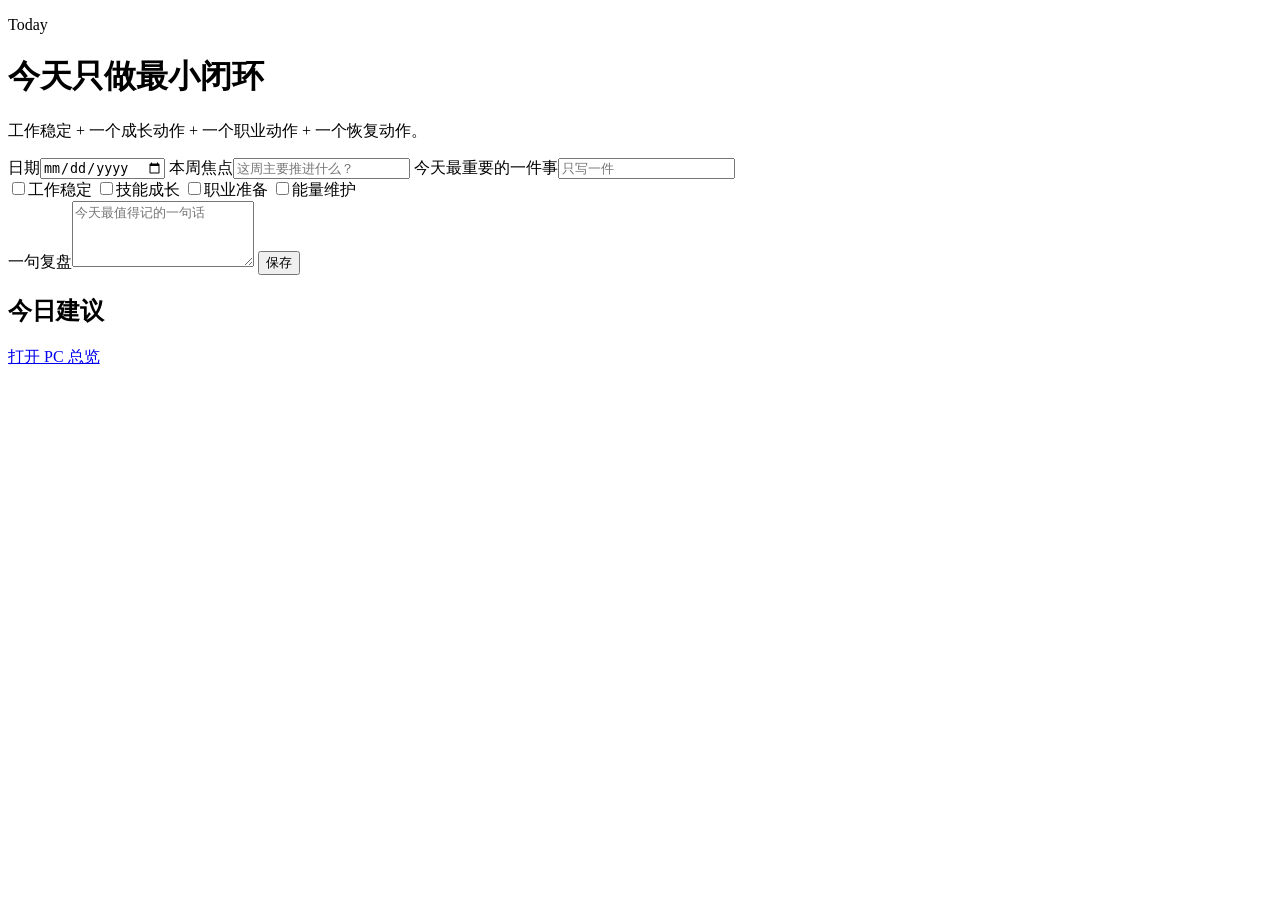
==== docs/mobile.html @ 11b4c465 "Publish PWA to GitHub Pages" ====
<!doctype html>
<html lang="zh-CN">
<head>
  <meta charset="utf-8">
  <meta name="viewport" content="width=device-width, initial-scale=1">
  <title>今日计划</title>
  <link rel="stylesheet" href="/styles.css">
  <script defer src="/mobile.js"></script>
</head>
<body class="mobile-page">
  <main class="phone-shell">
    <header class="mobile-hero">
      <p class="eyebrow">Today</p>
      <h1>今天只做最小闭环</h1>
      <p>工作稳定 + 一个成长动作 + 一个职业动作 + 一个恢复动作。</p>
    </header>

    <form id="mobileForm" class="mobile-card">
      <label>日期<input id="entryDate" type="date"></label>
      <label>本周焦点<input id="weekFocus" placeholder="这周主要推进什么？"></label>
      <label>今天最重要的一件事<input id="topOne" placeholder="只写一件"></label>

      <div class="mobile-toggles">
        <label><input id="workDone" type="checkbox"><span>工作稳定</span></label>
        <label><input id="skillDone" type="checkbox"><span>技能成长</span></label>
        <label><input id="careerDone" type="checkbox"><span>职业准备</span></label>
        <label><input id="wellbeingDone" type="checkbox"><span>能量维护</span></label>
      </div>

      <label>一句复盘<textarea id="reflection" rows="4" placeholder="今天最值得记的一句话"></textarea></label>
      <button type="submit">保存</button>
      <p id="saveState" class="save-state"></p>
    </form>

    <section class="mobile-card">
      <div class="section-title compact">
        <h2>今日建议</h2>
      </div>
      <div id="todaySuggestions" class="suggestions"></div>
    </section>

    <footer class="mobile-footer">
      <a href="/pc">打开 PC 总览</a>
    </footer>
  </main>
</body>
</html>
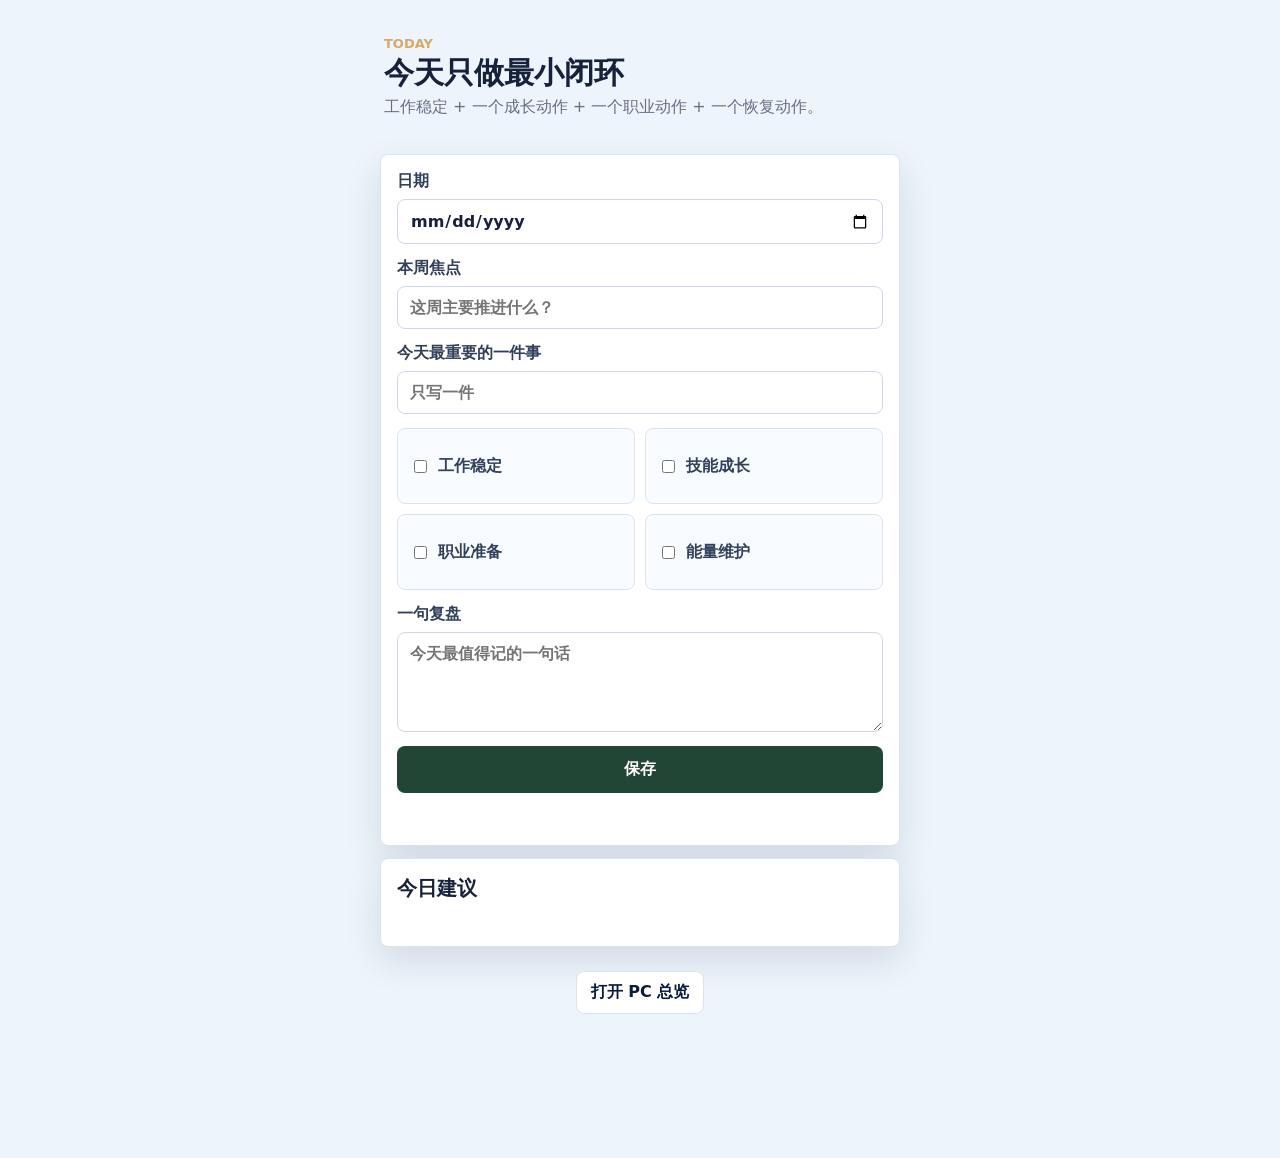
==== commit 4c0feea5: "Fix GitHub Pages asset paths" ====
--- a/docs/mobile.html
+++ b/docs/mobile.html
@@ -4,8 +4,8 @@
   <meta charset="utf-8">
   <meta name="viewport" content="width=device-width, initial-scale=1">
   <title>今日计划</title>
-  <link rel="stylesheet" href="/styles.css">
-  <script defer src="/mobile.js"></script>
+  <link rel="stylesheet" href="styles.css?v=14">
+  <script defer src="mobile.js"></script>
 </head>
 <body class="mobile-page">
   <main class="phone-shell">
--- a/docs/styles.css
+++ b/docs/styles.css
@@ -0,0 +1,868 @@
+:root {
+  --ink: #17213b;
+  --muted: #647087;
+  --line: #dbe3ef;
+  --paper: #fbfaf7;
+  --navy: #071d3a;
+  --green: #224636;
+  --blue: #dcecff;
+  --mint: #e0f4ec;
+  --lav: #eee5ff;
+  --gold: #fff1c6;
+  --pink: #ffe5ed;
+  --shadow: 0 14px 36px rgba(15, 31, 60, .12);
+}
+
+* { box-sizing: border-box; }
+
+body {
+  margin: 0;
+  color: var(--ink);
+  background: var(--paper);
+  font-family: "Segoe UI", system-ui, -apple-system, BlinkMacSystemFont, sans-serif;
+}
+
+button, input, textarea {
+  font: inherit;
+}
+
+.topbar {
+  display: flex;
+  align-items: center;
+  justify-content: space-between;
+  gap: 24px;
+  padding: 28px 40px;
+  color: white;
+  background: linear-gradient(135deg, #071d3a, #153e38);
+}
+
+.eyebrow {
+  margin: 0 0 6px;
+  color: #d6aa62;
+  font-size: 13px;
+  font-weight: 700;
+  letter-spacing: 0;
+  text-transform: uppercase;
+}
+
+h1, h2, h3, p {
+  margin-top: 0;
+}
+
+h1 {
+  margin-bottom: 8px;
+  font-size: 44px;
+  line-height: 1;
+}
+
+h2 {
+  margin-bottom: 0;
+  font-size: 26px;
+}
+
+.subhead {
+  margin-bottom: 0;
+  color: #dce6f5;
+}
+
+.nav-actions {
+  display: flex;
+  gap: 10px;
+  flex-wrap: wrap;
+}
+
+.nav-actions a, .mobile-footer a {
+  color: white;
+  background: rgba(255, 255, 255, .14);
+  border: 1px solid rgba(255, 255, 255, .35);
+  border-radius: 8px;
+  padding: 10px 14px;
+  text-decoration: none;
+  font-weight: 700;
+}
+
+main {
+  width: min(1380px, calc(100% - 48px));
+  margin: 24px auto 48px;
+}
+
+.why-band {
+  display: flex;
+  gap: 16px;
+  align-items: center;
+  margin-bottom: 24px;
+  padding: 18px 22px;
+  border: 1px solid #ead9c3;
+  border-radius: 8px;
+  background: #fff8ef;
+}
+
+.why-band strong {
+  color: var(--green);
+}
+
+.section-title {
+  display: flex;
+  align-items: end;
+  justify-content: space-between;
+  gap: 18px;
+  margin: 30px 0 14px;
+}
+
+.section-title span {
+  color: var(--muted);
+}
+
+.section-title.compact {
+  margin-top: 0;
+}
+
+.section-title.compact h2 {
+  font-size: 20px;
+}
+
+.month-grid {
+  display: grid;
+  grid-template-columns: repeat(6, minmax(150px, 1fr));
+  gap: 12px;
+}
+
+.month-card, .split article, .today-panel, .mobile-card {
+  border: 1px solid var(--line);
+  border-radius: 8px;
+  background: white;
+  box-shadow: var(--shadow);
+}
+
+.month-card {
+  overflow: hidden;
+}
+
+.month-card header {
+  padding: 13px 14px;
+  color: white;
+  background: var(--green);
+}
+
+.month-card h3 {
+  margin: 0;
+  font-size: 15px;
+}
+
+.month-card small {
+  display: block;
+  margin-bottom: 4px;
+  color: #d5dfd1;
+  font-weight: 700;
+  text-transform: uppercase;
+}
+
+.month-card ul {
+  min-height: 230px;
+  margin: 0;
+  padding: 16px 16px 10px 34px;
+}
+
+.month-card li {
+  margin-bottom: 9px;
+  line-height: 1.35;
+}
+
+.month-focus {
+  margin: 0 12px 12px;
+  padding: 12px;
+  border-radius: 8px;
+  background: #f7eee5;
+  color: #3f4d42;
+  font-size: 13px;
+  text-align: center;
+}
+
+.split {
+  display: grid;
+  grid-template-columns: repeat(3, 1fr);
+  gap: 14px;
+}
+
+.split article {
+  padding: 18px;
+}
+
+.check-list, .question-list {
+  margin: 0;
+  padding-left: 22px;
+}
+
+.check-list li, .question-list li {
+  margin-bottom: 8px;
+}
+
+.week-grid {
+  display: grid;
+  grid-template-columns: 170px repeat(7, minmax(118px, 1fr));
+  border: 1px solid var(--line);
+  border-radius: 8px;
+  overflow: hidden;
+  background: white;
+}
+
+.week-cell {
+  min-height: 104px;
+  padding: 14px;
+  border-right: 1px solid var(--line);
+  border-bottom: 1px solid var(--line);
+}
+
+.week-head {
+  min-height: 48px;
+  color: white;
+  background: var(--navy);
+  font-weight: 800;
+}
+
+.category-cell {
+  display: flex;
+  align-items: center;
+  font-weight: 800;
+}
+
+.week-cell h3 {
+  margin: 0 0 8px;
+  font-size: 15px;
+}
+
+.week-cell p {
+  margin: 0;
+  color: #26324b;
+  font-size: 13px;
+}
+
+.blue { background: var(--blue); }
+.green { background: var(--mint); }
+.purple { background: var(--lav); }
+.gold { background: var(--gold); }
+.pink { background: var(--pink); }
+
+.today-panel {
+  display: grid;
+  grid-template-columns: 280px 1fr;
+  gap: 24px;
+  margin-top: 28px;
+  padding: 24px;
+}
+
+.checkin-form, .mobile-card {
+  display: grid;
+  gap: 14px;
+}
+
+label {
+  display: grid;
+  gap: 7px;
+  color: #31405b;
+  font-weight: 700;
+}
+
+input, textarea {
+  width: 100%;
+  border: 1px solid #cdd8e8;
+  border-radius: 8px;
+  padding: 11px 12px;
+  color: var(--ink);
+  background: #fff;
+}
+
+select {
+  width: 100%;
+  border: 1px solid #cdd8e8;
+  border-radius: 8px;
+  padding: 11px 12px;
+  color: var(--ink);
+  background: #fff;
+  font: inherit;
+}
+
+textarea {
+  resize: vertical;
+}
+
+.toggle-row {
+  display: grid;
+  grid-template-columns: repeat(5, 1fr);
+  gap: 10px;
+}
+
+.toggle-row label, .mobile-toggles label {
+  display: flex;
+  align-items: center;
+  gap: 8px;
+  min-height: 48px;
+  padding: 10px 12px;
+  border: 1px solid var(--line);
+  border-radius: 8px;
+  background: #f7f9fc;
+}
+
+.toggle-row input, .mobile-toggles input {
+  width: auto;
+}
+
+button {
+  border: 0;
+  border-radius: 8px;
+  padding: 13px 16px;
+  color: white;
+  background: var(--green);
+  font-weight: 800;
+  cursor: pointer;
+}
+
+.save-state {
+  min-height: 22px;
+  margin: 0;
+  color: #24724d;
+  font-weight: 700;
+}
+
+.mobile-page {
+  background: #edf4fb;
+}
+
+.pwa-page {
+  padding-top: env(safe-area-inset-top);
+  padding-bottom: 0;
+  min-height: 100dvh;
+  overflow-y: auto;
+}
+
+.app-shell {
+  padding-bottom: calc(132px + env(safe-area-inset-bottom));
+}
+
+.compact-hero {
+  padding-top: 14px;
+}
+
+.compact-hero h1 {
+  margin-bottom: 6px;
+}
+
+.app-view {
+  display: none;
+}
+
+.app-view.active {
+  display: block;
+}
+
+.meta-line {
+  margin: -4px 0 0;
+  color: var(--muted);
+  font-size: 13px;
+}
+
+.phone-shell {
+  width: min(520px, calc(100% - 24px));
+  margin: 0 auto;
+  padding-bottom: calc(132px + env(safe-area-inset-bottom));
+}
+
+.mobile-hero {
+  margin: 12px 0;
+  padding: 24px 4px 8px;
+}
+
+.mobile-hero h1 {
+  font-size: 30px;
+  line-height: 1.08;
+}
+
+.mobile-hero p:last-child {
+  color: var(--muted);
+}
+
+.mobile-card {
+  margin-bottom: 12px;
+  padding: 16px;
+}
+
+.mobile-toggles {
+  display: grid;
+  grid-template-columns: 1fr 1fr;
+  gap: 10px;
+}
+
+.mobile-toggles label {
+  min-height: 76px;
+  background: #f8fbff;
+}
+
+.suggestions {
+  display: grid;
+  gap: 10px;
+}
+
+.suggestion {
+  padding: 12px;
+  border-left: 4px solid #d6aa62;
+  background: #fff8ed;
+}
+
+.suggestion strong {
+  display: block;
+  margin-bottom: 3px;
+}
+
+.plan-stack {
+  display: grid;
+  gap: 10px;
+}
+
+.mini-plan {
+  padding: 12px;
+  border: 1px solid var(--line);
+  border-radius: 8px;
+  background: #f8fbff;
+}
+
+.mini-plan.current {
+  border-color: #d6aa62;
+  background: #fff8ed;
+}
+
+.mini-plan h3 {
+  margin: 0 0 8px;
+  font-size: 16px;
+}
+
+.mini-plan p {
+  margin-bottom: 8px;
+  color: #31405b;
+  line-height: 1.45;
+}
+
+.mini-plan ul {
+  margin: 0;
+  padding-left: 20px;
+}
+
+.mini-plan li {
+  margin-bottom: 6px;
+}
+
+.mini-plan details {
+  margin-top: 8px;
+}
+
+.mini-plan summary {
+  color: var(--green);
+  font-weight: 800;
+}
+
+.prompt-grid {
+  display: grid;
+  gap: 8px;
+}
+
+.prompt-item {
+  padding: 11px 12px;
+  border-left: 4px solid #d6aa62;
+  border-radius: 8px;
+  background: #fff8ed;
+  color: #31405b;
+  line-height: 1.4;
+}
+
+.sub-tabs {
+  display: grid;
+  grid-auto-flow: column;
+  grid-auto-columns: max-content;
+  gap: 8px;
+  overflow-x: auto;
+  padding-bottom: 4px;
+}
+
+.sub-tabs button {
+  min-width: 74px;
+  padding: 9px 12px;
+  border: 1px solid var(--line);
+  border-radius: 8px;
+  color: var(--muted);
+  background: #f8fbff;
+  font-size: 14px;
+}
+
+.sub-tabs button.active {
+  color: white;
+  background: var(--green);
+  border-color: var(--green);
+}
+
+.plan-pane, .today-pane {
+  display: none;
+}
+
+.plan-pane.active, .today-pane.active {
+  display: grid;
+  gap: 12px;
+}
+
+.pane-form {
+  display: grid;
+  gap: 14px;
+}
+
+.add-task-row {
+  display: grid;
+  grid-template-columns: 1fr auto;
+  gap: 8px;
+}
+
+.split-actions {
+  display: grid;
+  grid-template-columns: 1fr 1fr;
+  gap: 10px;
+}
+
+.add-task-row button, .custom-task button {
+  white-space: nowrap;
+}
+
+.custom-task {
+  display: grid;
+  gap: 10px;
+}
+
+.custom-task p {
+  margin-bottom: 0;
+}
+
+.custom-task small {
+  color: var(--muted);
+  font-size: 12px;
+}
+
+.plan-cycle-box {
+  display: grid;
+  gap: 10px;
+  padding: 12px;
+  border: 1px solid var(--line);
+  border-radius: 8px;
+  background: #f8fbff;
+}
+
+.plan-import-button {
+  min-height: 44px;
+}
+
+.form-block {
+  display: grid;
+  gap: 12px;
+  padding: 14px;
+  border: 1px solid var(--line);
+  border-radius: 8px;
+  background: #fbfdff;
+}
+
+.form-block h2 {
+  margin: 0;
+  font-size: 19px;
+}
+
+.two-col {
+  display: grid;
+  grid-template-columns: 1fr 1fr;
+  gap: 10px;
+}
+
+.inline-check {
+  display: flex;
+  align-items: center;
+  gap: 8px;
+  min-height: 42px;
+}
+
+.inline-check input {
+  width: auto;
+}
+
+.summary-box, .advice-box {
+  display: grid;
+  gap: 6px;
+  padding: 12px;
+  border-radius: 8px;
+  background: #fff8ed;
+  color: #31405b;
+}
+
+.summary-box strong, .advice-box strong {
+  color: var(--green);
+}
+
+.summary-box span, .advice-box p {
+  margin: 0;
+  color: var(--muted);
+  line-height: 1.5;
+}
+
+.chart-wrap {
+  width: 100%;
+  overflow-x: auto;
+  border: 1px solid var(--line);
+  border-radius: 8px;
+  background: white;
+}
+
+.chart-wrap canvas {
+  display: block;
+  width: 100%;
+  min-width: 360px;
+  height: auto;
+}
+
+.chart-controls {
+  display: grid;
+  grid-template-columns: 1fr 1fr 1fr;
+  gap: 8px;
+}
+
+.chart-controls label {
+  display: flex;
+  align-items: center;
+  gap: 6px;
+  min-height: 38px;
+  padding: 8px 10px;
+  border: 1px solid var(--line);
+  border-radius: 8px;
+  background: #f8fbff;
+  font-size: 13px;
+}
+
+.chart-controls input {
+  width: auto;
+}
+
+.chart-legend {
+  display: grid;
+  grid-template-columns: 1fr 1fr;
+  gap: 8px;
+}
+
+.mood-log {
+  display: grid;
+  gap: 8px;
+}
+
+.mood-log-item {
+  padding: 10px 12px;
+  border: 1px solid var(--line);
+  border-radius: 8px;
+  background: #f8fbff;
+}
+
+.mood-log-item > div {
+  display: flex;
+  align-items: center;
+  justify-content: space-between;
+  gap: 10px;
+}
+
+.mood-log-item strong {
+  display: block;
+  margin-bottom: 4px;
+  color: #153e38;
+}
+
+.mood-log-item button {
+  padding: 6px 9px;
+  background: #647087;
+  font-size: 12px;
+}
+
+.mood-log-item p {
+  margin: 0;
+  color: var(--muted);
+  line-height: 1.45;
+}
+
+.mood-day-list {
+  display: flex;
+  flex-wrap: wrap;
+  gap: 8px;
+}
+
+.mood-day-list label {
+  display: flex;
+  align-items: center;
+  gap: 6px;
+  min-height: 36px;
+  padding: 7px 10px;
+  border: 1px solid var(--line);
+  border-radius: 8px;
+  background: #f8fbff;
+  font-size: 13px;
+}
+
+.mood-day-list input {
+  width: auto;
+}
+
+.legend {
+  display: flex;
+  align-items: center;
+  gap: 7px;
+  color: var(--muted);
+  font-size: 13px;
+  font-weight: 700;
+}
+
+.legend::before {
+  content: "";
+  width: 16px;
+  height: 4px;
+  border-radius: 8px;
+  background: currentColor;
+}
+
+.legend.completion { color: #2166c2; }
+.legend.mood { color: #8b5cf6; }
+.legend.weight { color: #d18b00; }
+.legend.exercise { color: #0f9f8f; }
+.legend.period { color: #dd6b89; }
+.legend.binge { color: #e11d48; }
+
+.mobile-footer {
+  display: flex;
+  justify-content: center;
+  padding: 12px 0;
+}
+
+.mobile-footer a {
+  color: var(--navy);
+  background: white;
+  border-color: var(--line);
+}
+
+.backup-actions {
+  display: grid;
+  grid-template-columns: 1fr 1fr;
+  gap: 10px;
+  margin-bottom: 12px;
+}
+
+.file-button, .download-button {
+  display: flex;
+  align-items: center;
+  justify-content: center;
+  border-radius: 8px;
+  padding: 13px 16px;
+  color: white;
+  background: #153e38;
+  font-weight: 800;
+  text-align: center;
+  text-decoration: none;
+}
+
+.file-button input {
+  display: none;
+}
+
+.download-button {
+  background: #071d3a;
+}
+
+.download-button[aria-disabled="true"] {
+  opacity: .55;
+  pointer-events: none;
+}
+
+.install-note h2 {
+  margin-bottom: 8px;
+  font-size: 20px;
+}
+
+.install-note p {
+  margin-bottom: 0;
+  color: var(--muted);
+}
+
+.bottom-nav {
+  position: fixed;
+  right: 0;
+  bottom: 0;
+  left: 0;
+  z-index: 20;
+  display: grid;
+  grid-template-columns: repeat(5, minmax(0, 1fr));
+  gap: 4px;
+  padding: 6px 8px calc(6px + env(safe-area-inset-bottom));
+  border-top: 1px solid var(--line);
+  background: rgba(255, 255, 255, .96);
+  box-shadow: 0 -10px 28px rgba(15, 31, 60, .12);
+  backdrop-filter: blur(12px);
+}
+
+.bottom-nav button {
+  min-width: 0;
+  min-height: 40px;
+  padding: 7px 2px;
+  border: 1px solid transparent;
+  border-radius: 8px;
+  color: var(--muted);
+  background: transparent;
+  font-size: 12px;
+  font-weight: 800;
+  white-space: nowrap;
+  overflow: hidden;
+  text-overflow: ellipsis;
+}
+
+.bottom-nav button.active {
+  color: white;
+  background: var(--green);
+}
+
+@media (max-width: 1100px) {
+  .month-grid {
+    grid-template-columns: repeat(3, 1fr);
+  }
+
+  .week-grid {
+    grid-template-columns: 140px repeat(7, minmax(110px, 1fr));
+    overflow-x: auto;
+  }
+}
+
+@media (max-width: 760px) {
+  .topbar, .why-band, .section-title, .today-panel {
+    display: block;
+  }
+
+  main {
+    width: min(100% - 24px, 520px);
+  }
+
+  h1 {
+    font-size: 34px;
+  }
+
+  .nav-actions {
+    margin-top: 16px;
+  }
+
+  .month-grid, .split, .toggle-row {
+    grid-template-columns: 1fr;
+  }
+
+  .two-col {
+    grid-template-columns: 1fr;
+  }
+
+  .week-grid {
+    display: block;
+  }
+
+  .week-cell {
+    border-right: 0;
+  }
+}
